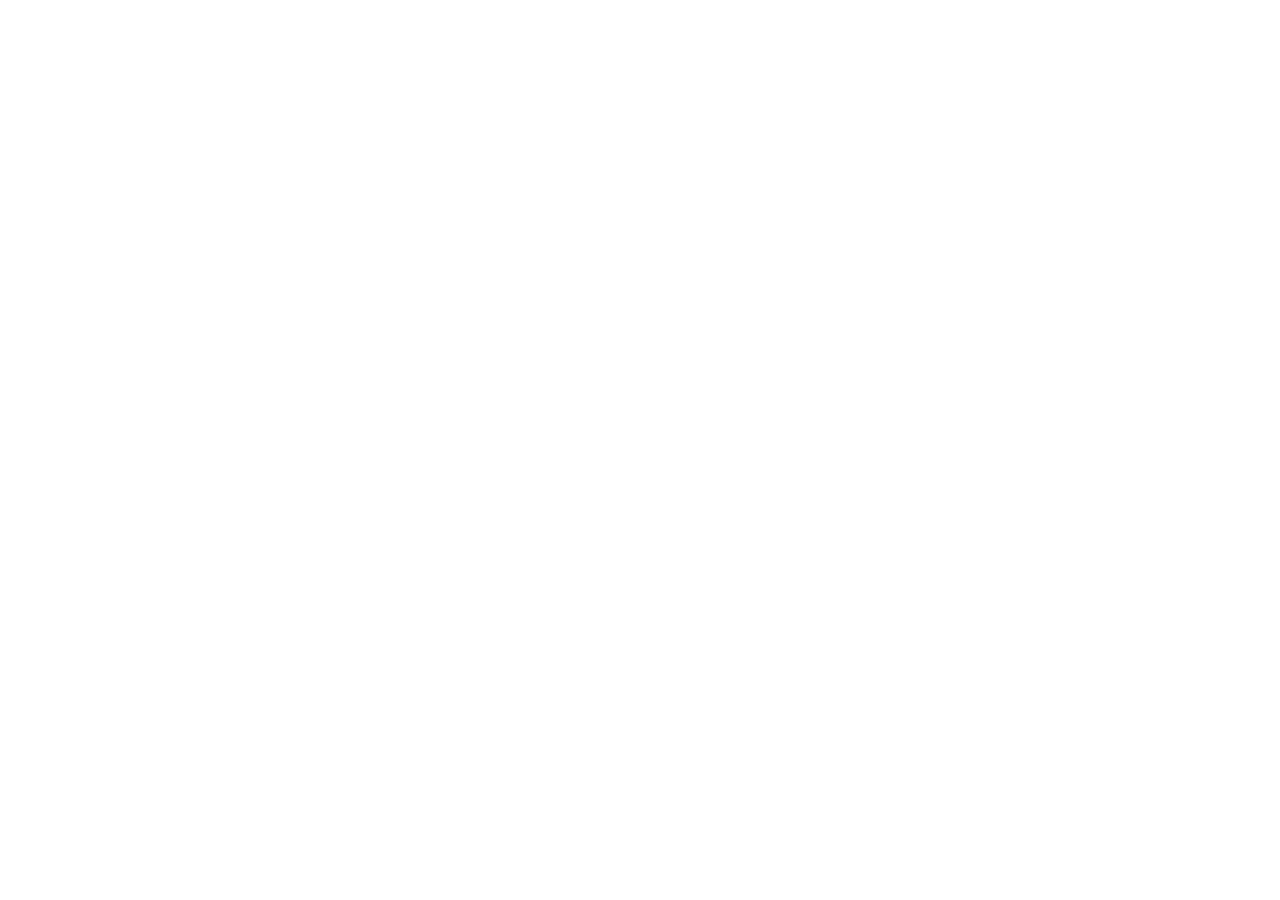
==== index.html @ 4938e197 "Org Pages root: redirect to touchstoneai.org" ====
<!doctype html>
<meta charset="utf-8">
<title>Touchstone AI</title>
<meta http-equiv="refresh" content="0; url=https://touchstoneai.org/">
<link rel="canonical" href="https://touchstoneai.org/">
<p><a href="https://touchstoneai.org/">Touchstone AI</a> · <a href="bench-gamecua/">GameCUA</a></p>
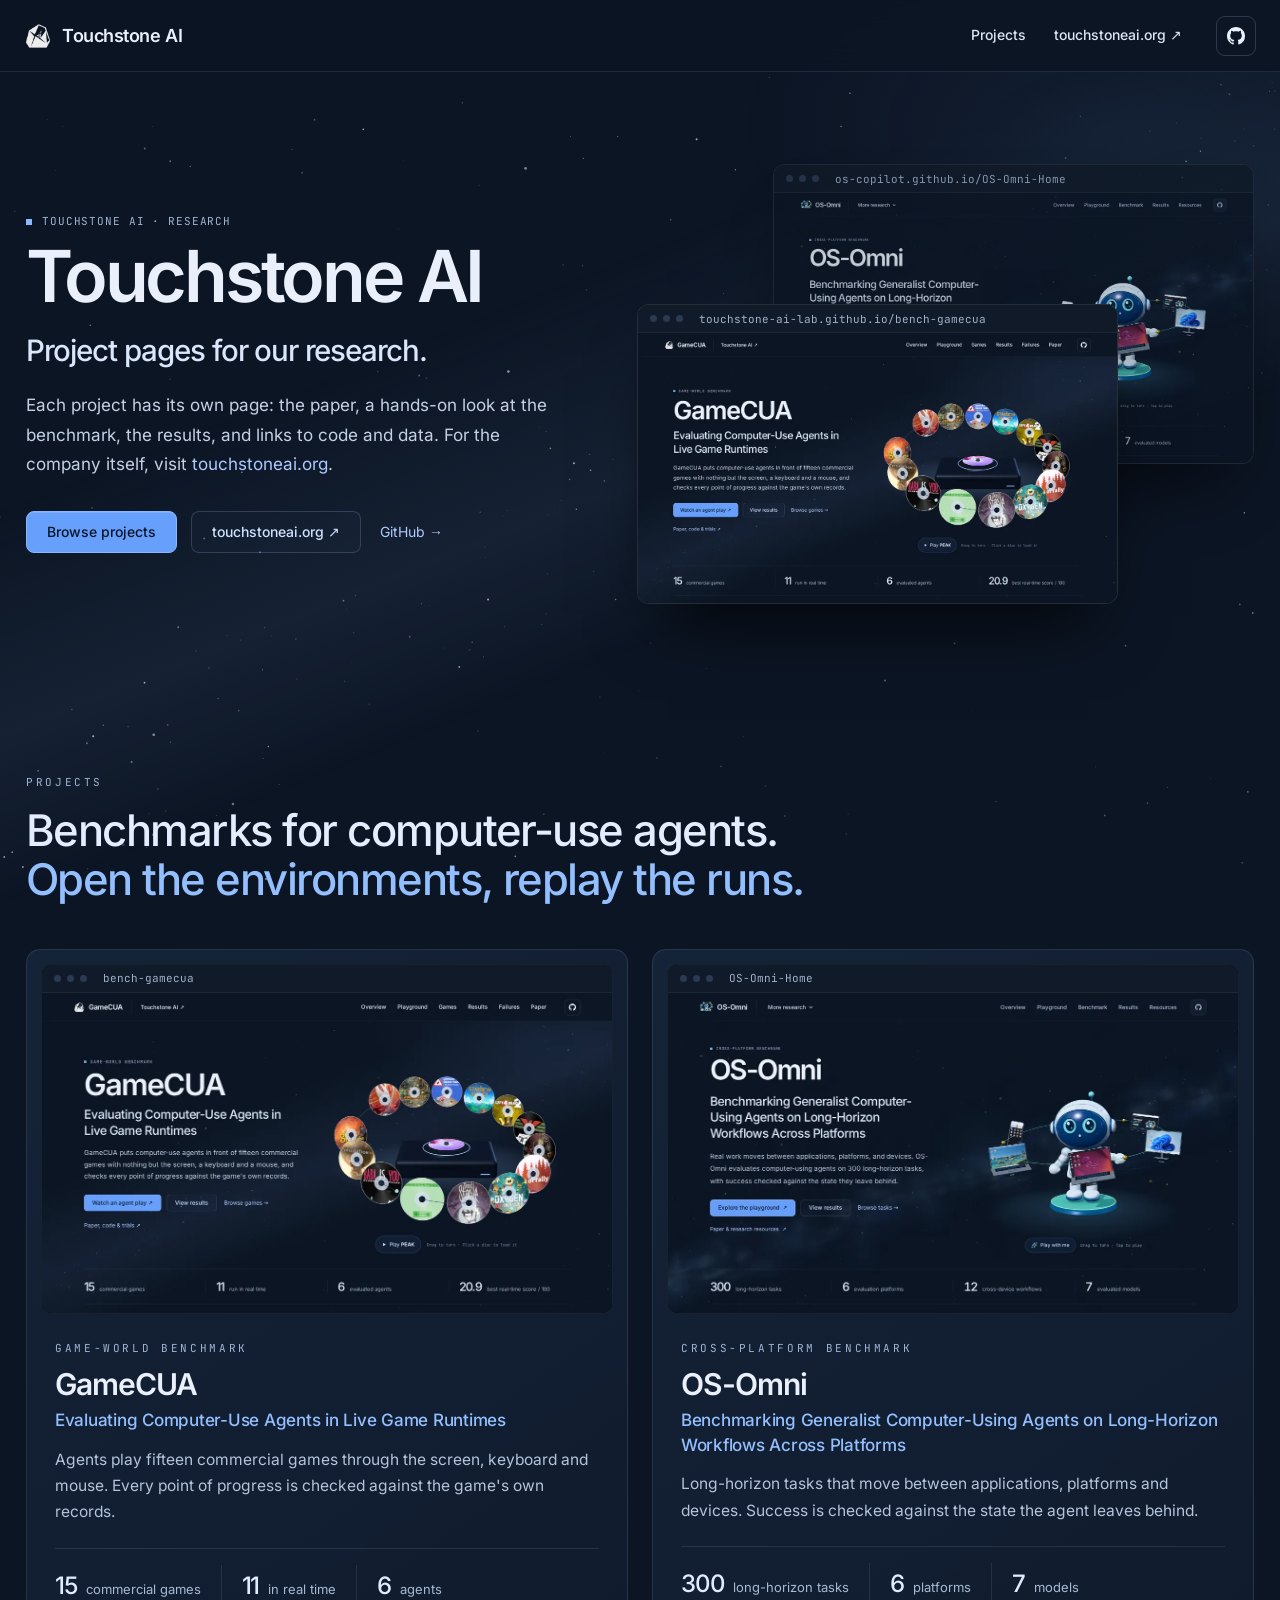
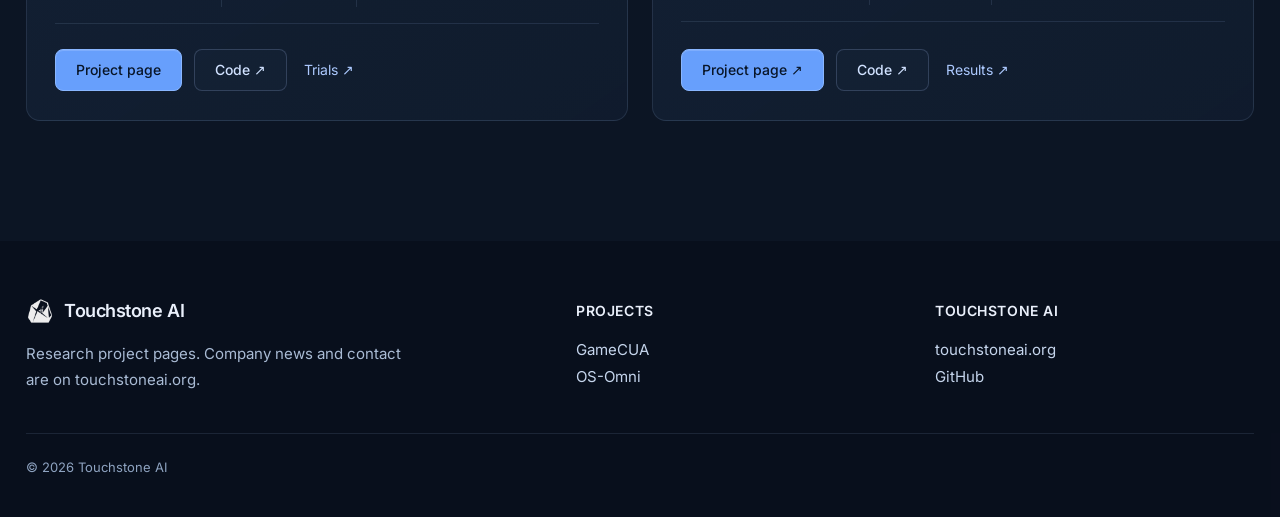
==== commit 60edb01e: "Project index at the org root: GameCUA and OS-Omni cards Replaces the redirect to touchstoneai.org w" ====
--- a/index.html
+++ b/index.html
@@ -1,6 +1,130 @@
 <!doctype html>
-<meta charset="utf-8">
-<title>Touchstone AI</title>
-<meta http-equiv="refresh" content="0; url=https://touchstoneai.org/">
-<link rel="canonical" href="https://touchstoneai.org/">
-<p><a href="https://touchstoneai.org/">Touchstone AI</a> · <a href="bench-gamecua/">GameCUA</a></p>
+<html lang="en">
+<head>
+  <meta charset="utf-8" />
+  <meta name="viewport" content="width=device-width, initial-scale=1" />
+  <title>Touchstone AI — Projects</title>
+  <meta name="description" content="Project pages of Touchstone AI: GameCUA and OS-Omni, benchmarks for computer-use agents." />
+  <meta property="og:title" content="Touchstone AI — Projects" />
+  <meta property="og:description" content="Project pages of Touchstone AI: GameCUA and OS-Omni." />
+  <meta property="og:image" content="https://touchstone-ai-lab.github.io/assets/shots/gamecua.webp" />
+  <link rel="icon" href="assets/touchstone.png" />
+  <link rel="preload" href="assets/fonts/inter-latin-wght-normal.woff2" as="font" type="font/woff2" crossorigin />
+  <link rel="stylesheet" href="assets/site.css" />
+</head>
+<body>
+  <canvas id="stars" aria-hidden="true"></canvas>
+
+  <header class="nav">
+    <div class="nav-in">
+      <a class="brand" href="#top"><img src="assets/touchstone.png" alt="" />Touchstone AI</a>
+      <nav>
+        <a href="#projects">Projects</a>
+        <a href="https://touchstoneai.org/">touchstoneai.org ↗</a>
+      </nav>
+      <a class="icon-btn" href="https://github.com/Touchstone-AI-Lab" aria-label="GitHub">
+        <svg viewBox="0 0 16 16" width="18" height="18" fill="currentColor"><path d="M8 0C3.58 0 0 3.58 0 8c0 3.54 2.29 6.53 5.47 7.59.4.07.55-.17.55-.38 0-.19-.01-.82-.01-1.49-2.01.37-2.53-.49-2.69-.94-.09-.23-.48-.94-.82-1.13-.28-.15-.68-.52-.01-.53.63-.01 1.08.58 1.23.82.72 1.21 1.87.87 2.33.66.07-.52.28-.87.51-1.07-1.78-.2-3.64-.89-3.64-3.95 0-.87.31-1.59.82-2.15-.08-.2-.36-1.02.08-2.12 0 0 .67-.21 2.2.82.64-.18 1.32-.27 2-.27.68 0 1.36.09 2 .27 1.53-1.04 2.2-.82 2.2-.82.44 1.1.16 1.92.08 2.12.51.56.82 1.27.82 2.15 0 3.07-1.87 3.75-3.65 3.95.29.25.54.73.54 1.48 0 1.07-.01 1.93-.01 2.2 0 .21.15.46.55.38A8.013 8.013 0 0016 8c0-4.42-3.58-8-8-8z"/></svg>
+      </a>
+    </div>
+  </header>
+
+  <main>
+    <section id="top" class="hero">
+      <div class="wrap hero-grid">
+        <div>
+          <p class="kicker"><i></i>Touchstone AI · Research</p>
+          <h1>Touchstone AI</h1>
+          <p class="hero-title">Project pages for our research.</p>
+          <p class="hero-lede">Each project has its own page: the paper, a hands-on look at the benchmark, the results, and links to code and data. For the company itself, visit <a href="https://touchstoneai.org/">touchstoneai.org</a>.</p>
+          <div class="hero-btns">
+            <a class="btn primary" href="#projects">Browse projects</a>
+            <a class="btn" href="https://touchstoneai.org/">touchstoneai.org ↗</a>
+            <a class="text-link" href="https://github.com/Touchstone-AI-Lab">GitHub →</a>
+          </div>
+        </div>
+        <div class="stack" aria-hidden="true">
+          <a class="screen back" href="https://os-copilot.github.io/OS-Omni-Home/" tabindex="-1">
+            <span class="bar"><i></i><i></i><i></i><b>os-copilot.github.io/OS-Omni-Home</b></span>
+            <img src="assets/shots/osomni.webp" alt="" />
+          </a>
+          <a class="screen front" href="bench-gamecua/" tabindex="-1">
+            <span class="bar"><i></i><i></i><i></i><b>touchstone-ai-lab.github.io/bench-gamecua</b></span>
+            <img src="assets/shots/gamecua.webp" alt="" />
+          </a>
+        </div>
+      </div>
+    </section>
+
+    <section id="projects" class="band">
+      <div class="wrap">
+        <div class="head">
+          <p class="eyebrow">Projects</p>
+          <h2 class="title">Benchmarks for computer-use agents.<br /><span class="hl">Open the environments, replay the runs.</span></h2>
+        </div>
+        <div class="projects">
+          <article class="card project">
+            <a class="shot" href="bench-gamecua/">
+              <span class="bar"><i></i><i></i><i></i><b>bench-gamecua</b></span>
+              <img src="assets/shots/gamecua.webp" alt="GameCUA project page" loading="lazy" />
+            </a>
+            <div class="body">
+              <p class="eyebrow">Game-world benchmark</p>
+              <h3><a href="bench-gamecua/">GameCUA</a></h3>
+              <p class="full">Evaluating Computer-Use Agents in Live Game Runtimes</p>
+              <p>Agents play fifteen commercial games through the screen, keyboard and mouse. Every point of progress is checked against the game's own records.</p>
+              <dl class="mini">
+                <div><dt>15</dt><dd>commercial games</dd></div>
+                <div><dt>11</dt><dd>in real time</dd></div>
+                <div><dt>6</dt><dd>agents</dd></div>
+              </dl>
+              <div class="links">
+                <a class="btn primary" href="bench-gamecua/">Project page</a>
+                <a class="btn" href="https://github.com/Touchstone-AI-Lab/GameCUA">Code ↗</a>
+                <a class="text-link" href="https://huggingface.co/datasets/Zhuhan/GameCUA">Trials ↗</a>
+              </div>
+            </div>
+          </article>
+          <article class="card project">
+            <a class="shot" href="https://os-copilot.github.io/OS-Omni-Home/">
+              <span class="bar"><i></i><i></i><i></i><b>OS-Omni-Home</b></span>
+              <img src="assets/shots/osomni.webp" alt="OS-Omni project page" loading="lazy" />
+            </a>
+            <div class="body">
+              <p class="eyebrow">Cross-platform benchmark</p>
+              <h3><a href="https://os-copilot.github.io/OS-Omni-Home/">OS-Omni</a></h3>
+              <p class="full">Benchmarking Generalist Computer-Using Agents on Long-Horizon Workflows Across Platforms</p>
+              <p>Long-horizon tasks that move between applications, platforms and devices. Success is checked against the state the agent leaves behind.</p>
+              <dl class="mini">
+                <div><dt>300</dt><dd>long-horizon tasks</dd></div>
+                <div><dt>6</dt><dd>platforms</dd></div>
+                <div><dt>7</dt><dd>models</dd></div>
+              </dl>
+              <div class="links">
+                <a class="btn primary" href="https://os-copilot.github.io/OS-Omni-Home/">Project page ↗</a>
+                <a class="btn" href="https://github.com/OS-Copilot/OS-Omni">Code ↗</a>
+                <a class="text-link" href="https://huggingface.co/datasets/YUNTA88/osomniresult">Results ↗</a>
+              </div>
+            </div>
+          </article>
+        </div>
+      </div>
+    </section>
+  </main>
+
+  <footer class="site">
+    <div class="wrap">
+      <div class="foot-grid">
+        <div>
+          <a class="brand" href="#top"><img src="assets/touchstone.png" alt="" />Touchstone AI</a>
+          <p>Research project pages. Company news and contact are on touchstoneai.org.</p>
+        </div>
+        <div><h4>Projects</h4><a href="bench-gamecua/">GameCUA</a><a href="https://os-copilot.github.io/OS-Omni-Home/">OS-Omni</a></div>
+        <div><h4>Touchstone AI</h4><a href="https://touchstoneai.org/">touchstoneai.org</a><a href="https://github.com/Touchstone-AI-Lab">GitHub</a></div>
+      </div>
+      <div class="foot-bottom">© 2026 Touchstone AI</div>
+    </div>
+  </footer>
+
+  <script src="assets/stars.js"></script>
+</body>
+</html>
--- a/assets/site.css
+++ b/assets/site.css
@@ -0,0 +1,117 @@
+/* Touchstone AI project index, in the visual language of the GameCUA and OS-Omni pages: night-navy
+   starfield, Inter, mono kickers, two-line headings with a periwinkle second line, translucent cards. */
+@font-face { font-family: "Inter Variable"; font-weight: 100 900; font-display: swap; src: url(fonts/inter-latin-wght-normal.woff2) format("woff2-variations"); }
+@font-face { font-family: "JetBrains Mono"; font-weight: 400; font-display: swap; src: url(fonts/jetbrains-mono-latin-400-normal.woff2) format("woff2"); }
+:root {
+  --bg: #0c1524; --hi: #eaf0fb; --text: #c4d1e5; --dim: #a7bad3; --faint: #7f93b0;
+  --accent: #8cb8ff; --accent-2: #679ffc; --accent-soft: #adcaff;
+  --line: rgba(159, 190, 236, 0.125); --line-2: rgba(162, 189, 229, 0.216);
+  --card: linear-gradient(145deg, rgba(23, 38, 59, 0.85), rgba(16, 28, 46, 0.91));
+  --sans: "Inter Variable", Inter, Arial, sans-serif; --mono: "JetBrains Mono", Consolas, monospace;
+}
+* { box-sizing: border-box; }
+html { scroll-behavior: smooth; scroll-padding-top: 72px; }
+body { margin: 0; font: 400 17px/1.75 var(--sans); color: var(--text); background: var(--bg); -webkit-font-smoothing: antialiased; overflow-x: hidden; }
+body::before {
+  content: ""; position: fixed; inset: 0; z-index: -2; pointer-events: none;
+  background:
+    radial-gradient(40% 30% at 86% 14%, rgba(60, 94, 140, 0.12), transparent 70%),
+    linear-gradient(158deg, transparent 36%, rgba(38, 57, 82, 0.22) 46%, rgba(52, 74, 104, 0.24) 52%, transparent 64%);
+}
+#stars { position: fixed; inset: 0; width: 100%; height: 100%; z-index: -1; pointer-events: none; }
+a { color: inherit; }
+img { display: block; max-width: 100%; }
+.wrap { width: min(1228px, 100% - 48px); margin: 0 auto; }
+
+.nav { position: fixed; inset: 0 0 auto; z-index: 50; height: 72px; background: rgba(12, 21, 36, 0.91); backdrop-filter: blur(14px); border-bottom: 1px solid var(--line); }
+.nav-in { height: 100%; width: min(1280px, 100% - 48px); margin: 0 auto; display: flex; align-items: center; gap: 22px; }
+.brand { display: flex; align-items: center; gap: 10px; text-decoration: none; color: var(--hi); font-weight: 600; font-size: 18px; letter-spacing: -0.025em; }
+.brand img { width: 28px; height: 28px; object-fit: contain; filter: brightness(0) invert(0.93); }
+.nav nav { margin-left: auto; display: flex; gap: 4px; }
+.nav nav a { font-size: 14px; font-weight: 500; text-decoration: none; color: #dce6f5; padding: 7px 12px; border-radius: 9px; }
+.nav nav a:hover { background: rgba(162, 189, 229, 0.09); color: var(--hi); }
+.icon-btn { display: grid; place-items: center; width: 40px; height: 40px; border: 1px solid var(--line-2); border-radius: 9px; color: var(--hi); }
+.icon-btn:hover { background: rgba(162, 189, 229, 0.09); }
+
+.btn { display: inline-flex; align-items: center; height: 42px; padding: 0 20px; border-radius: 8px; font-size: 14px; font-weight: 500; text-decoration: none; color: #d1e2ff; background: rgba(137, 181, 255, 0.024); border: 1px solid var(--line-2); transition: background .15s; }
+.btn:hover { background: rgba(137, 181, 255, 0.08); }
+.btn.primary { color: #081527; background: var(--accent-2); border-color: #89b6ff; box-shadow: inset 0 1px 0 rgba(255, 255, 255, 0.15); }
+.btn.primary:hover { background: #7aacff; }
+.text-link { font-size: 14px; color: var(--accent-soft); text-decoration: none; padding: 10px 5px; }
+.kicker, .eyebrow { font: 400 11px/1.6 var(--mono); letter-spacing: 0.2em; text-transform: uppercase; color: #9fb5d4; margin: 0; }
+.kicker { display: flex; align-items: center; gap: 10px; letter-spacing: 0.08em; }
+.kicker i { width: 6px; height: 6px; background: var(--accent); }
+
+.hero { padding: 104px 0 0; }
+.hero-grid { display: grid; grid-template-columns: 1fr 1.08fr; gap: 40px; align-items: center; min-height: 560px; }
+.hero h1 { margin: 10px 0 18px; font-size: clamp(54px, 5.6vw, 76px); line-height: 1; font-weight: 600; letter-spacing: -0.045em; color: var(--hi); }
+.hero-title { margin: 0 0 22px; font-size: clamp(24px, 2.3vw, 31px); line-height: 1.3; font-weight: 500; letter-spacing: -0.035em; color: #d9e6fb; }
+.hero-lede { margin: 0 0 30px; max-width: 540px; }
+.hero-lede a { color: var(--accent-soft); text-decoration: none; }
+.hero-btns { display: flex; flex-wrap: wrap; align-items: center; gap: 14px; }
+
+/* Two project pages stacked like open windows */
+.stack { position: relative; height: 440px; }
+.screen { position: absolute; width: 78%; border-radius: 12px; overflow: hidden; background: #05080e; border: 1px solid rgba(190, 210, 240, 0.18); box-shadow: 0 40px 70px -30px rgba(0, 0, 0, 0.85); transition: transform .35s ease; }
+.screen.back { right: 0; top: 0; opacity: 0.82; }
+.screen.front { left: 0; bottom: 0; }
+.stack:hover .screen.back { transform: translateY(-8px); }
+.stack:hover .screen.front { transform: translateY(6px); }
+.bar { display: flex; align-items: center; gap: 6px; height: 28px; padding: 0 12px; background: #111a28; border-bottom: 1px solid rgba(255, 255, 255, 0.05); white-space: nowrap; overflow: hidden; }
+.bar i { flex: none; width: 7px; height: 7px; border-radius: 50%; background: #2a3a52; }
+.bar b { margin-left: 10px; font: 400 11px var(--mono); color: #9fb2cd; overflow: hidden; text-overflow: ellipsis; }
+.screen, .shot { text-decoration: none; }
+.screen img, .shot img { width: 100%; aspect-ratio: 16 / 9; object-fit: cover; }
+
+.band { padding: 110px 0 40px; }
+.head { margin: 0 0 44px; }
+.eyebrow { letter-spacing: 0.24em; margin-bottom: 14px; }
+.title { margin: 0; font-size: clamp(32px, 3.4vw, 48px); line-height: 1.14; font-weight: 500; letter-spacing: -0.035em; color: #e4edff; }
+.hl { color: #93bfff; }
+.card { background: var(--card); border: 1px solid rgba(162, 189, 229, 0.137); border-radius: 14px; }
+
+.projects { display: grid; grid-template-columns: 1fr 1fr; gap: 24px; }
+.project { display: flex; flex-direction: column; overflow: hidden; }
+.shot { display: block; margin: 14px 14px 0; border-radius: 10px; overflow: hidden; border: 1px solid rgba(190, 210, 240, 0.12); background: #05080e; }
+.shot img { transition: transform .4s ease; }
+.shot:hover img { transform: scale(1.02); }
+.project .body { display: flex; flex-direction: column; flex: 1; padding: 26px 28px 28px; }
+.project .eyebrow { margin-bottom: 8px; font-size: 11px; line-height: 1.6; color: #9fb5d4; }
+.project h3 { margin: 0; font-size: 30px; line-height: 1.2; font-weight: 600; letter-spacing: -0.035em; color: var(--hi); }
+.project h3 a { text-decoration: none; }
+.project .full { margin: 6px 0 14px; font-size: 17px; line-height: 1.45; font-weight: 500; letter-spacing: -0.015em; color: #93bfff; }
+.project p { margin: 0; font-size: 15.5px; line-height: 1.7; color: #b4c4da; }
+.mini { display: flex; gap: 0; margin: 22px 0 24px; padding: 16px 0; border-top: 1px solid var(--line); border-bottom: 1px solid var(--line); }
+.mini div { display: flex; align-items: baseline; gap: 9px; padding: 0 20px; border-left: 1px solid var(--line); }
+.mini div:first-child { padding-left: 0; border-left: 0; }
+.mini dt { font-size: 24px; font-weight: 500; letter-spacing: -0.05em; color: #e1ebff; }
+.mini dd { margin: 0; font-size: 13px; color: var(--dim); }
+.links { display: flex; flex-wrap: wrap; align-items: center; gap: 12px; margin-top: auto; }
+
+footer.site { margin-top: 80px; padding: 54px 0 38px; background: rgba(8, 15, 27, 0.79); font-size: 15px; }
+.foot-grid { display: grid; grid-template-columns: 1.6fr 1fr 1fr; gap: 40px; }
+.foot-grid p { color: #a9bbd4; max-width: 380px; margin: 14px 0 0; }
+.foot-grid h4 { margin: 4px 0 12px; font-size: 14px; font-weight: 600; letter-spacing: 0.04em; text-transform: uppercase; color: var(--hi); }
+.foot-grid a:not(.brand) { display: block; text-decoration: none; color: #c5d5ec; line-height: 1.8; }
+.foot-grid a:not(.brand):hover { color: var(--hi); }
+.foot-bottom { margin-top: 40px; padding-top: 22px; border-top: 1px solid var(--line); font-size: 13px; color: #8ea3c0; }
+
+@media (max-width: 960px) {
+  .hero-grid { grid-template-columns: 1fr; min-height: 0; gap: 48px; }
+  .stack { height: 62vw; max-height: 440px; }
+  .projects { grid-template-columns: 1fr; }
+}
+@media (max-width: 640px) {
+  .nav nav { display: none; }
+  .icon-btn { margin-left: auto; }
+  .hero { padding-top: 100px; }
+  .stack { height: 72vw; }
+  .screen { width: 86%; }
+  .band { padding-top: 80px; }
+  .project .body { padding: 22px 20px 24px; }
+  .project h3 { font-size: 26px; }
+  .mini div { padding: 0 12px; flex-direction: column; gap: 0; }
+  .foot-grid { grid-template-columns: 1fr 1fr; }
+  .foot-grid > div:first-child { grid-column: 1 / -1; }
+}
+@media (prefers-reduced-motion: reduce) { html { scroll-behavior: auto; } .screen, .shot img { transition: none; } }
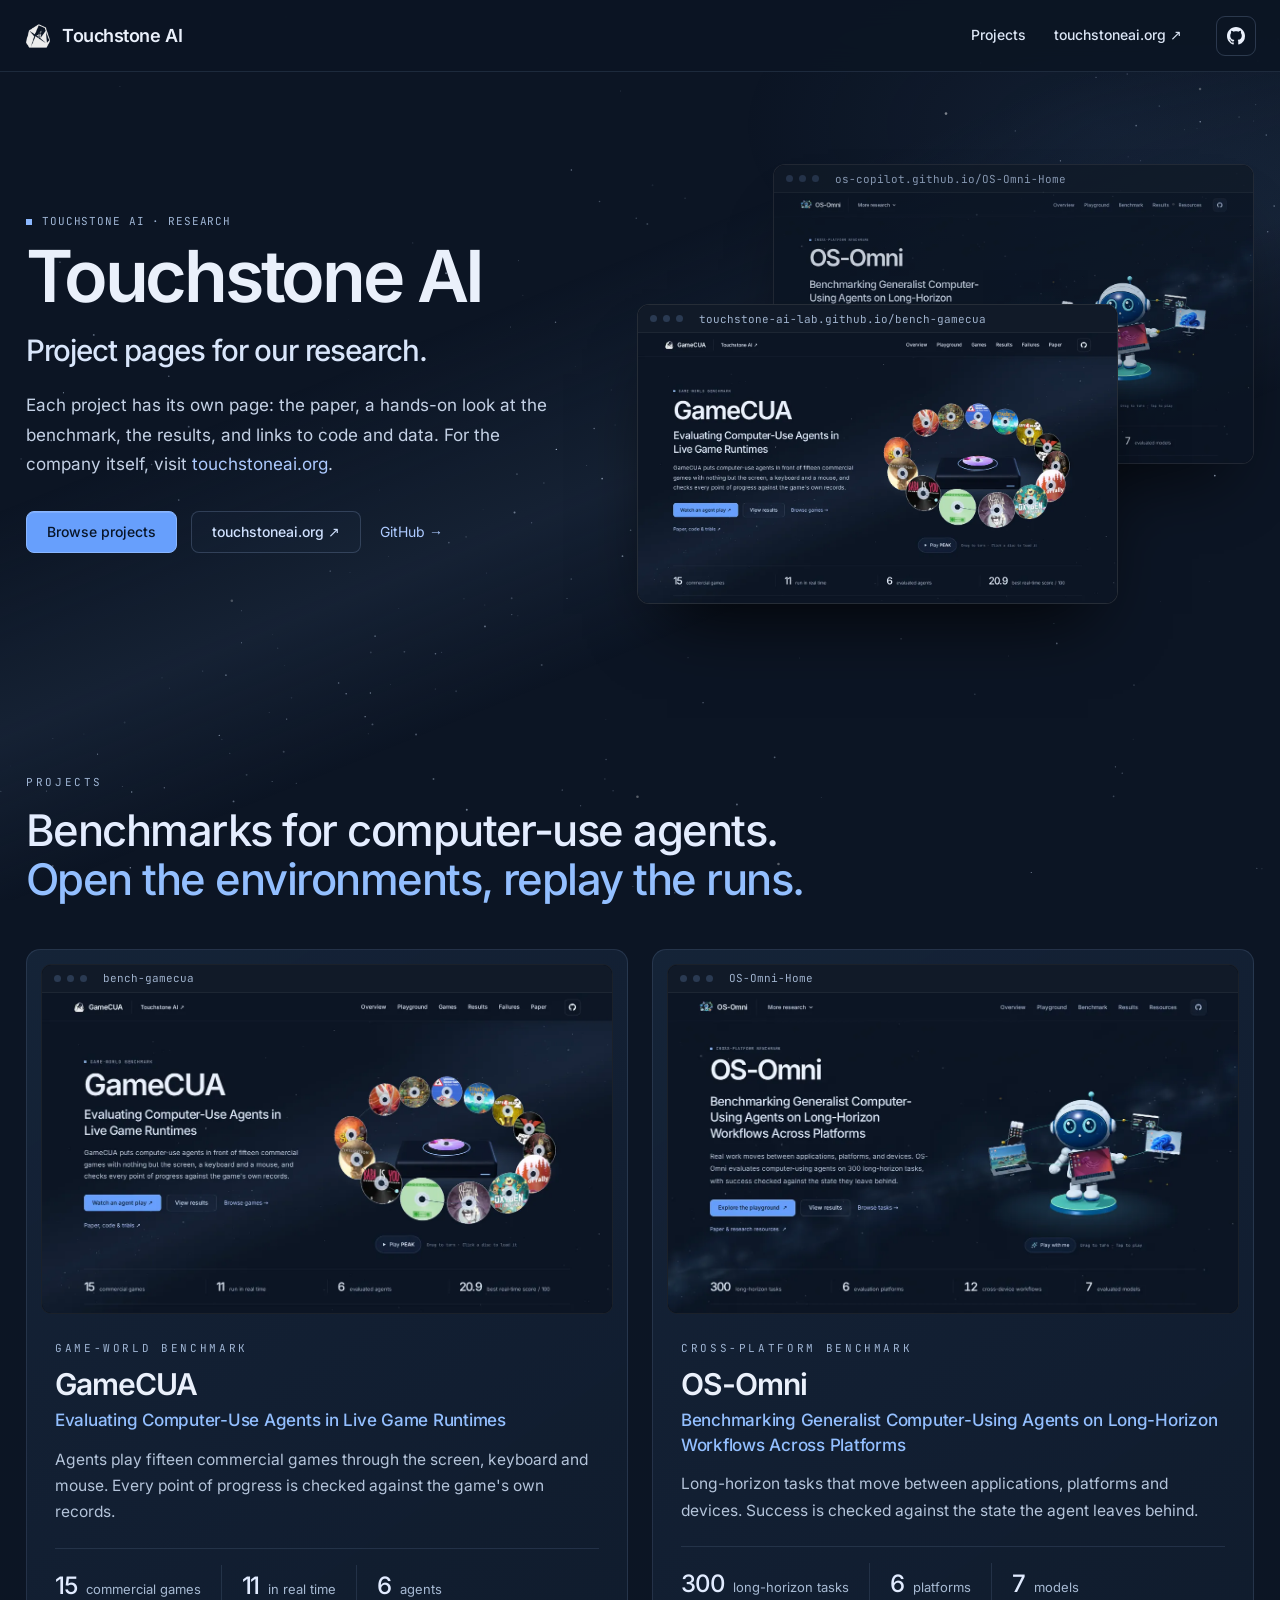
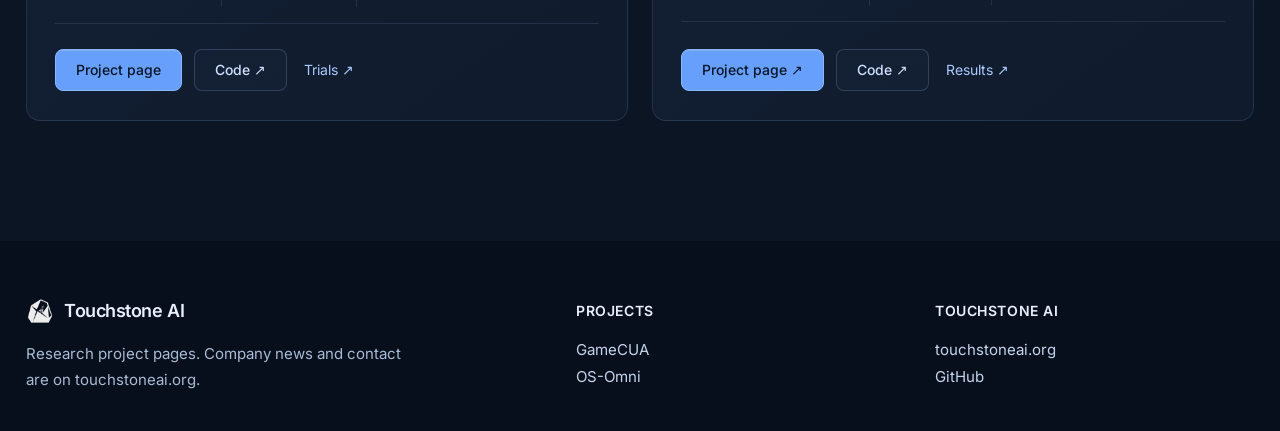
==== commit 37303e9e: "Drop the footer copyright row Co-Authored-By: Claude Opus 5.5 <noreply@anthropic.com>" ====
--- a/index.html
+++ b/index.html
@@ -121,7 +121,6 @@
         <div><h4>Projects</h4><a href="bench-gamecua/">GameCUA</a><a href="https://os-copilot.github.io/OS-Omni-Home/">OS-Omni</a></div>
         <div><h4>Touchstone AI</h4><a href="https://touchstoneai.org/">touchstoneai.org</a><a href="https://github.com/Touchstone-AI-Lab">GitHub</a></div>
       </div>
-      <div class="foot-bottom">© 2026 Touchstone AI</div>
     </div>
   </footer>
 
--- a/assets/site.css
+++ b/assets/site.css
@@ -94,7 +94,6 @@
 .foot-grid h4 { margin: 4px 0 12px; font-size: 14px; font-weight: 600; letter-spacing: 0.04em; text-transform: uppercase; color: var(--hi); }
 .foot-grid a:not(.brand) { display: block; text-decoration: none; color: #c5d5ec; line-height: 1.8; }
 .foot-grid a:not(.brand):hover { color: var(--hi); }
-.foot-bottom { margin-top: 40px; padding-top: 22px; border-top: 1px solid var(--line); font-size: 13px; color: #8ea3c0; }
 
 @media (max-width: 960px) {
   .hero-grid { grid-template-columns: 1fr; min-height: 0; gap: 48px; }
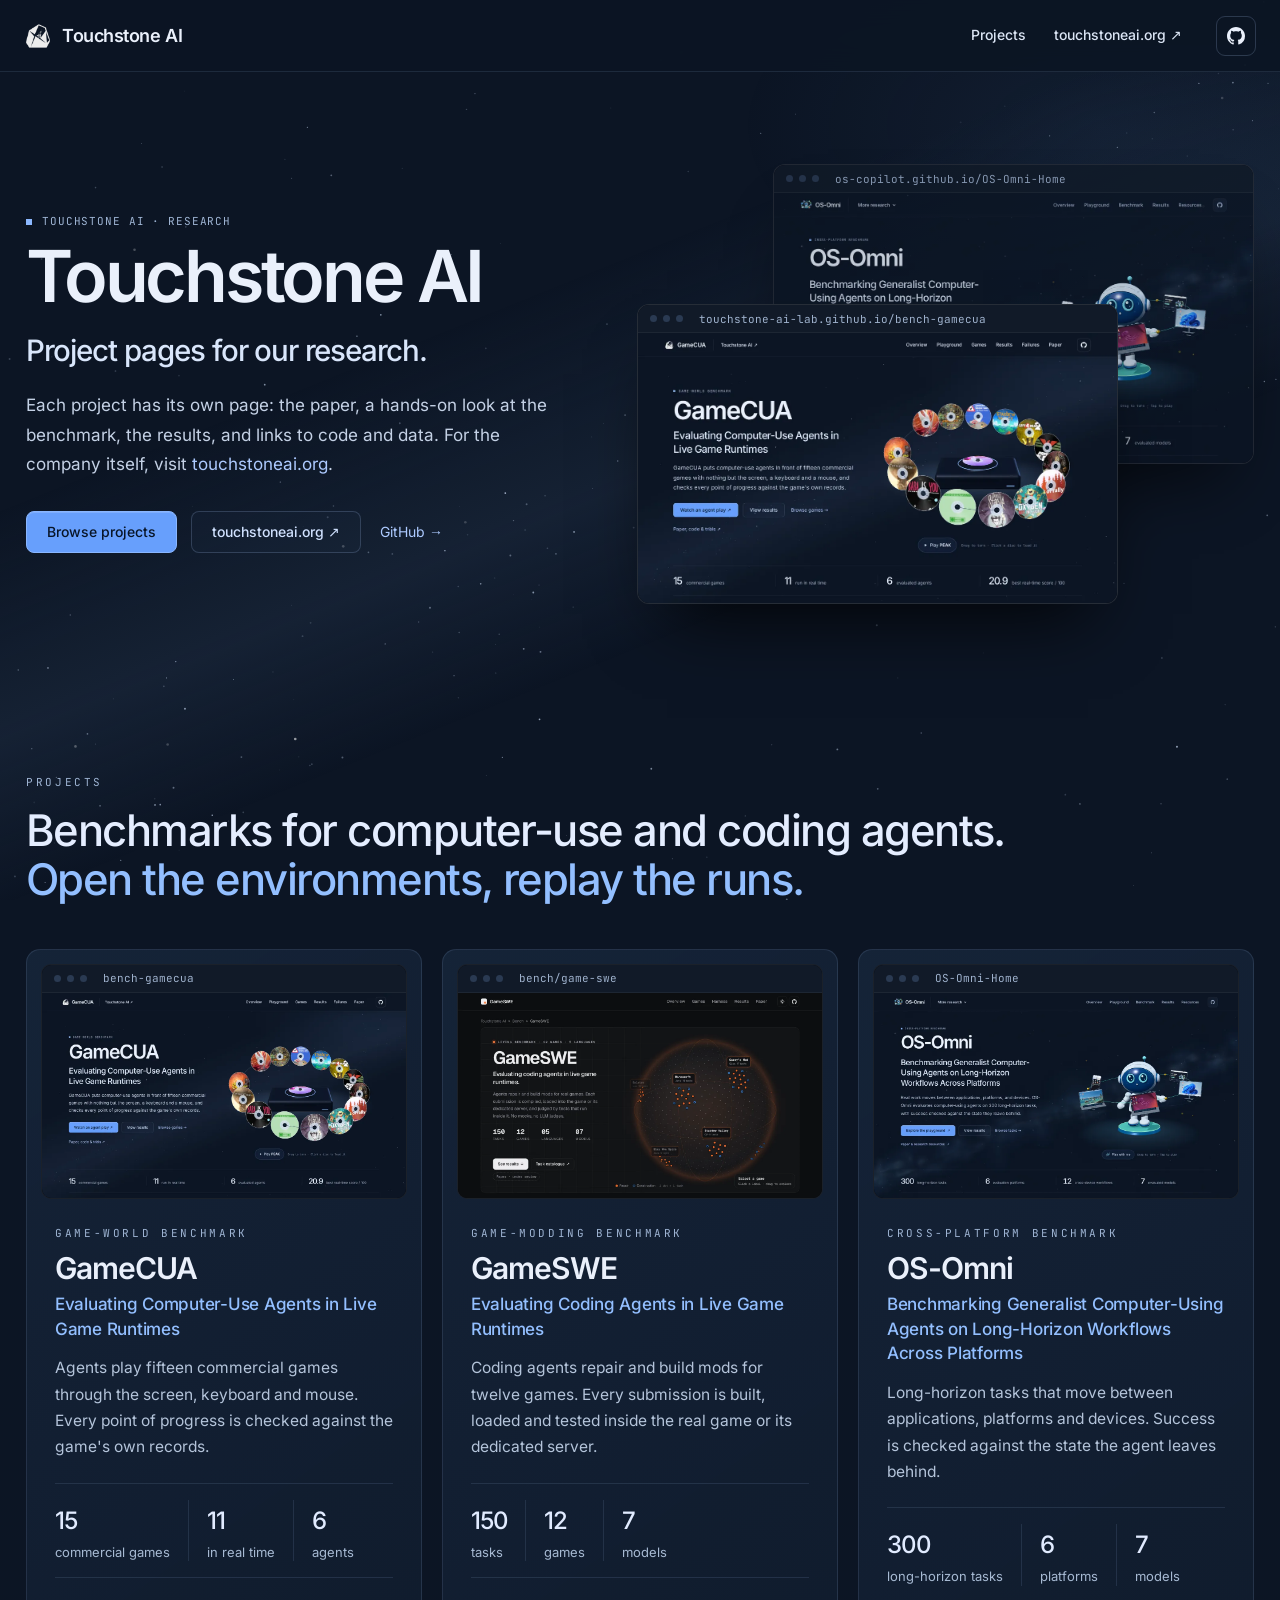
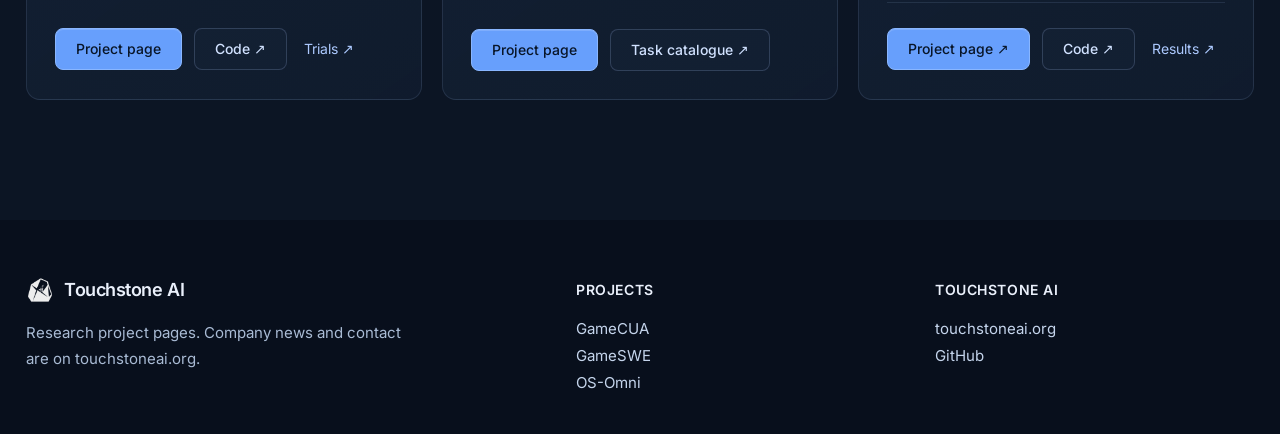
==== commit 7e4675e3: "Publish GameSWE at bench/game-swe/ and add its project card pages.yml now also builds the website br" ====
--- a/index.html
+++ b/index.html
@@ -4,9 +4,9 @@
   <meta charset="utf-8" />
   <meta name="viewport" content="width=device-width, initial-scale=1" />
   <title>Touchstone AI — Projects</title>
-  <meta name="description" content="Project pages of Touchstone AI: GameCUA and OS-Omni, benchmarks for computer-use agents." />
+  <meta name="description" content="Project pages of Touchstone AI: GameCUA, GameSWE and OS-Omni, benchmarks for computer-use and coding agents." />
   <meta property="og:title" content="Touchstone AI — Projects" />
-  <meta property="og:description" content="Project pages of Touchstone AI: GameCUA and OS-Omni." />
+  <meta property="og:description" content="Project pages of Touchstone AI: GameCUA, GameSWE and OS-Omni." />
   <meta property="og:image" content="https://touchstone-ai-lab.github.io/assets/shots/gamecua.webp" />
   <link rel="icon" href="assets/touchstone.png" />
   <link rel="preload" href="assets/fonts/inter-latin-wght-normal.woff2" as="font" type="font/woff2" crossorigin />
@@ -59,7 +59,7 @@
       <div class="wrap">
         <div class="head">
           <p class="eyebrow">Projects</p>
-          <h2 class="title">Benchmarks for computer-use agents.<br /><span class="hl">Open the environments, replay the runs.</span></h2>
+          <h2 class="title">Benchmarks for computer-use and coding agents.<br /><span class="hl">Open the environments, replay the runs.</span></h2>
         </div>
         <div class="projects">
           <article class="card project">
@@ -81,6 +81,27 @@
                 <a class="btn primary" href="bench-gamecua/">Project page</a>
                 <a class="btn" href="https://github.com/Touchstone-AI-Lab/GameCUA">Code ↗</a>
                 <a class="text-link" href="https://huggingface.co/datasets/Zhuhan/GameCUA">Trials ↗</a>
+              </div>
+            </div>
+          </article>
+          <article class="card project">
+            <a class="shot" href="bench/game-swe/">
+              <span class="bar"><i></i><i></i><i></i><b>bench/game-swe</b></span>
+              <img src="assets/shots/gameswe.webp" alt="GameSWE project page" loading="lazy" />
+            </a>
+            <div class="body">
+              <p class="eyebrow">Game-modding benchmark</p>
+              <h3><a href="bench/game-swe/">GameSWE</a></h3>
+              <p class="full">Evaluating Coding Agents in Live Game Runtimes</p>
+              <p>Coding agents repair and build mods for twelve games. Every submission is built, loaded and tested inside the real game or its dedicated server.</p>
+              <dl class="mini">
+                <div><dt>150</dt><dd>tasks</dd></div>
+                <div><dt>12</dt><dd>games</dd></div>
+                <div><dt>7</dt><dd>models</dd></div>
+              </dl>
+              <div class="links">
+                <a class="btn primary" href="bench/game-swe/">Project page</a>
+                <a class="btn" href="https://touchstone-ai-lab.github.io/swe-game-tasks/">Task catalogue ↗</a>
               </div>
             </div>
           </article>
@@ -118,7 +139,7 @@
           <a class="brand" href="#top"><img src="assets/touchstone.png" alt="" />Touchstone AI</a>
           <p>Research project pages. Company news and contact are on touchstoneai.org.</p>
         </div>
-        <div><h4>Projects</h4><a href="bench-gamecua/">GameCUA</a><a href="https://os-copilot.github.io/OS-Omni-Home/">OS-Omni</a></div>
+        <div><h4>Projects</h4><a href="bench-gamecua/">GameCUA</a><a href="bench/game-swe/">GameSWE</a><a href="https://os-copilot.github.io/OS-Omni-Home/">OS-Omni</a></div>
         <div><h4>Touchstone AI</h4><a href="https://touchstoneai.org/">touchstoneai.org</a><a href="https://github.com/Touchstone-AI-Lab">GitHub</a></div>
       </div>
     </div>
--- a/assets/site.css
+++ b/assets/site.css
@@ -70,7 +70,7 @@
 .hl { color: #93bfff; }
 .card { background: var(--card); border: 1px solid rgba(162, 189, 229, 0.137); border-radius: 14px; }
 
-.projects { display: grid; grid-template-columns: 1fr 1fr; gap: 24px; }
+.projects { display: grid; grid-template-columns: repeat(3, 1fr); gap: 20px; }
 .project { display: flex; flex-direction: column; overflow: hidden; }
 .shot { display: block; margin: 14px 14px 0; border-radius: 10px; overflow: hidden; border: 1px solid rgba(190, 210, 240, 0.12); background: #05080e; }
 .shot img { transition: transform .4s ease; }
@@ -95,6 +95,9 @@
 .foot-grid a:not(.brand) { display: block; text-decoration: none; color: #c5d5ec; line-height: 1.8; }
 .foot-grid a:not(.brand):hover { color: var(--hi); }
 
+@media (max-width: 1180px) { .projects { grid-template-columns: 1fr 1fr; } }
+/* Three cards per row: stack each mini stat so its label stays on one line. */
+@media (min-width: 1181px) { .mini div { flex-direction: column; gap: 2px; padding: 0 18px; } .mini dd { line-height: 1.35; } }
 @media (max-width: 960px) {
   .hero-grid { grid-template-columns: 1fr; min-height: 0; gap: 48px; }
   .stack { height: 62vw; max-height: 440px; }
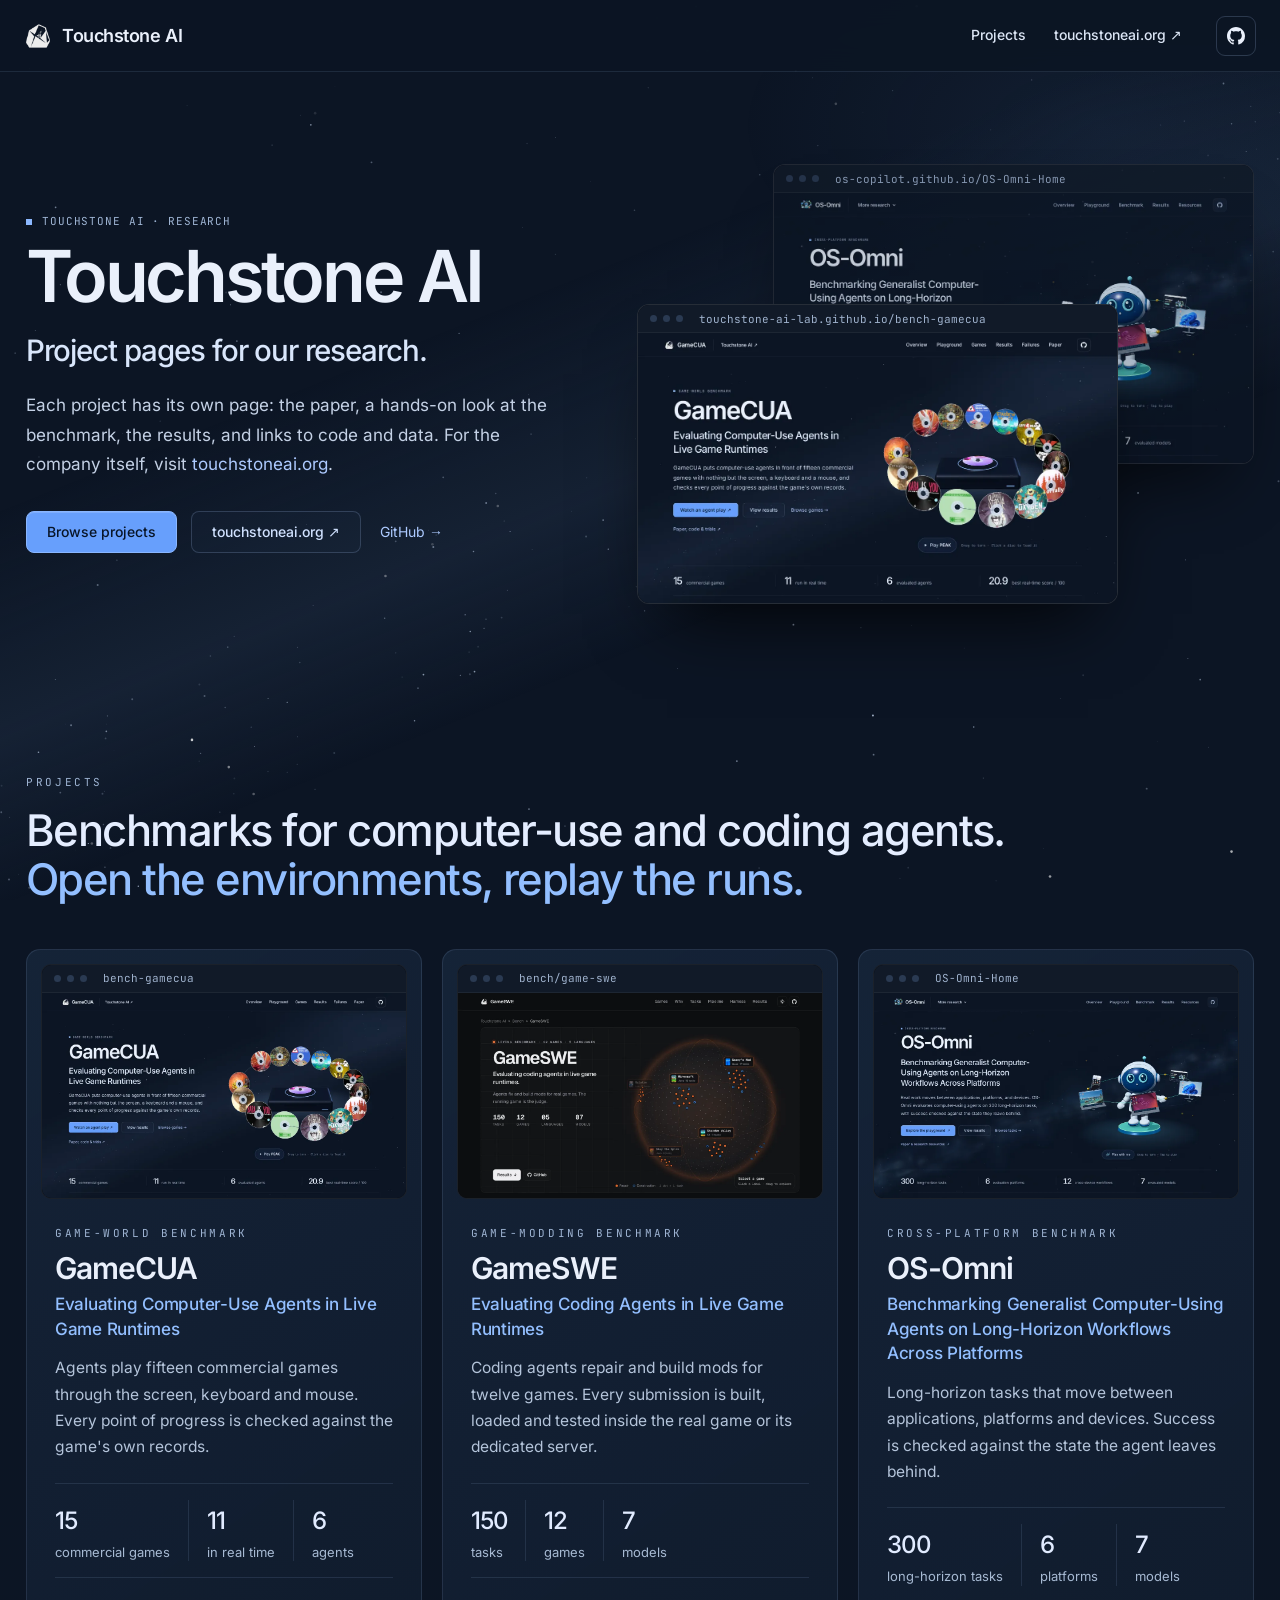
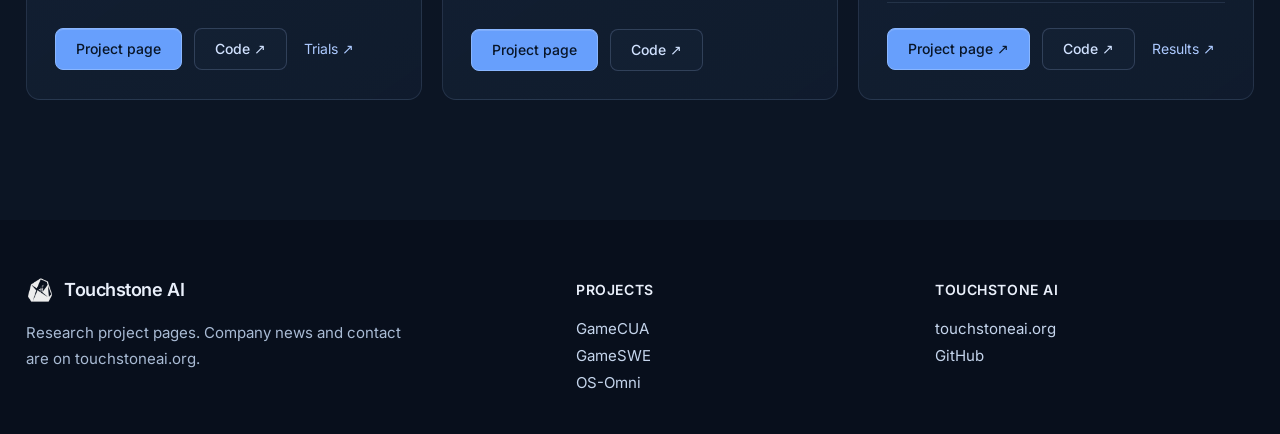
==== commit b9298108: "GameSWE card: Code link instead of the task catalogue; refresh screenshot" ====
--- a/index.html
+++ b/index.html
@@ -101,7 +101,7 @@
               </dl>
               <div class="links">
                 <a class="btn primary" href="bench/game-swe/">Project page</a>
-                <a class="btn" href="https://touchstone-ai-lab.github.io/swe-game-tasks/">Task catalogue ↗</a>
+                <a class="btn" href="https://github.com/Touchstone-AI-Lab/game-swe">Code ↗</a>
               </div>
             </div>
           </article>
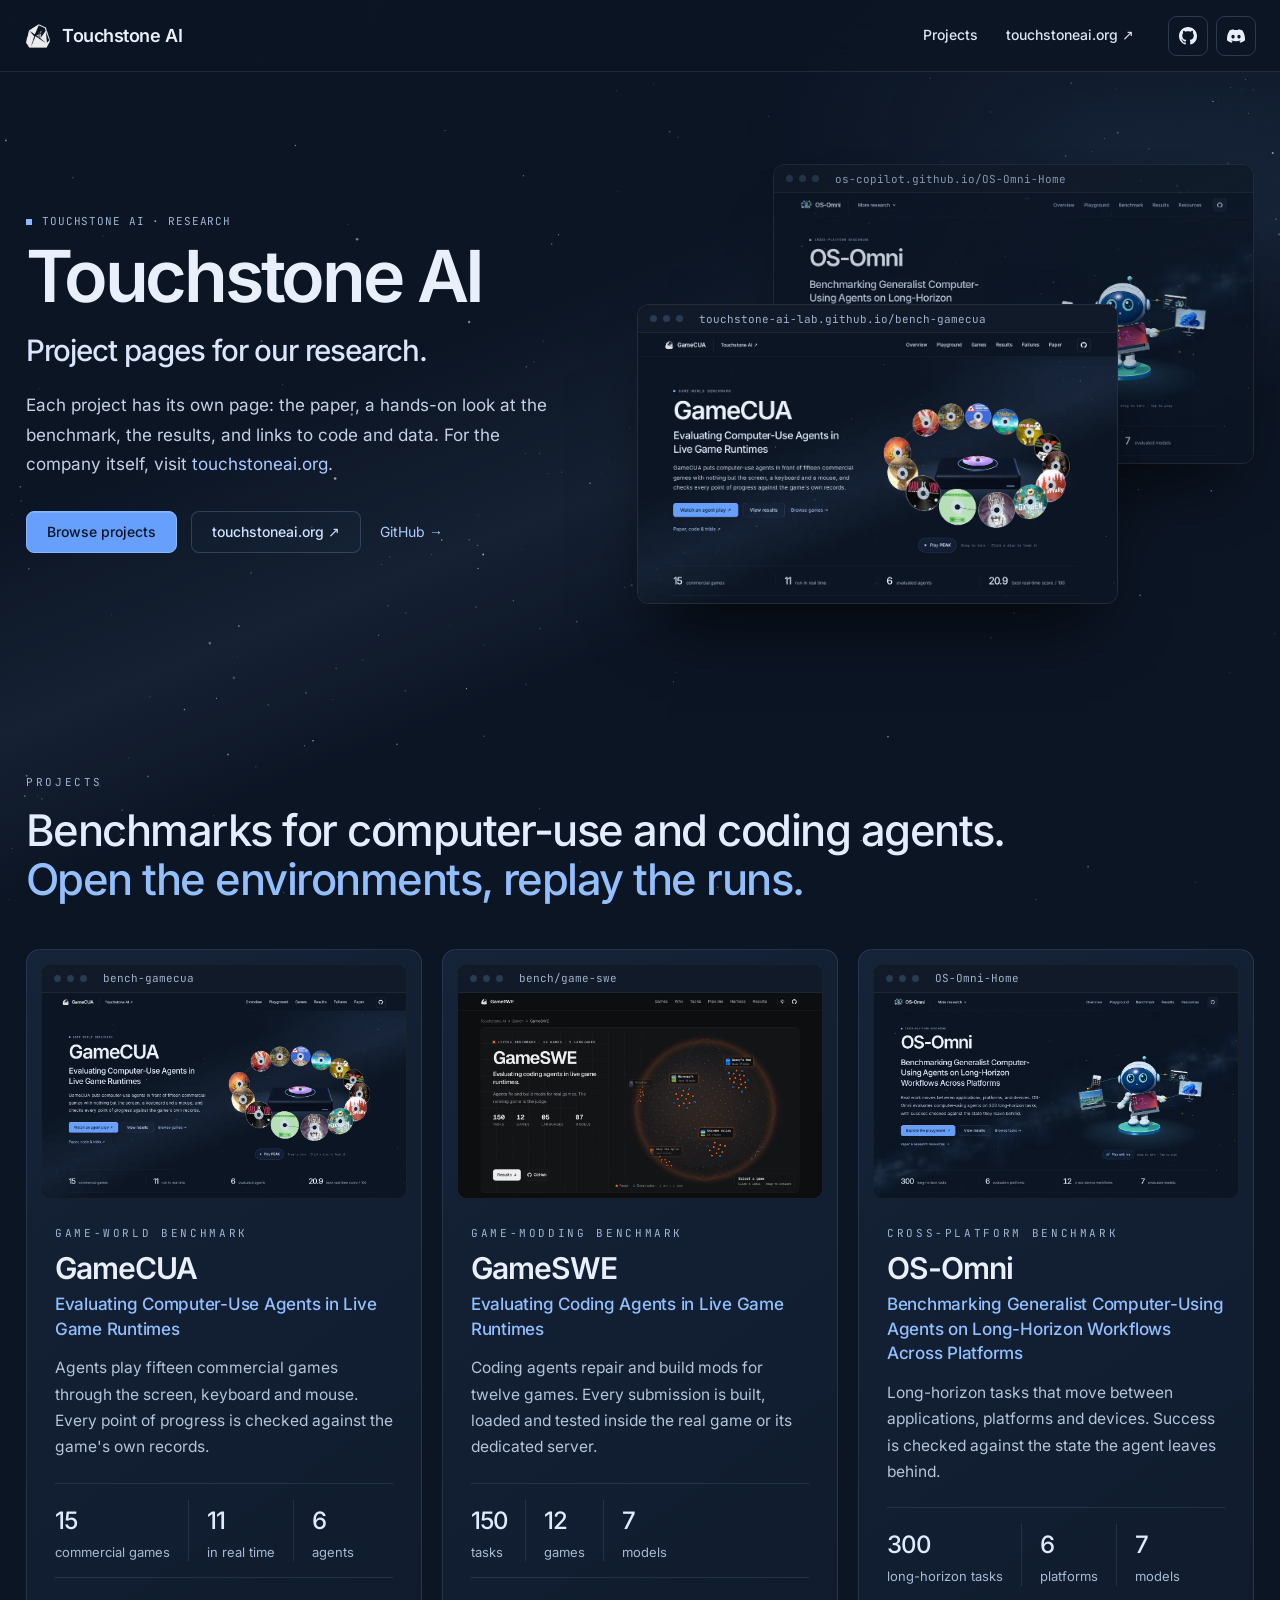
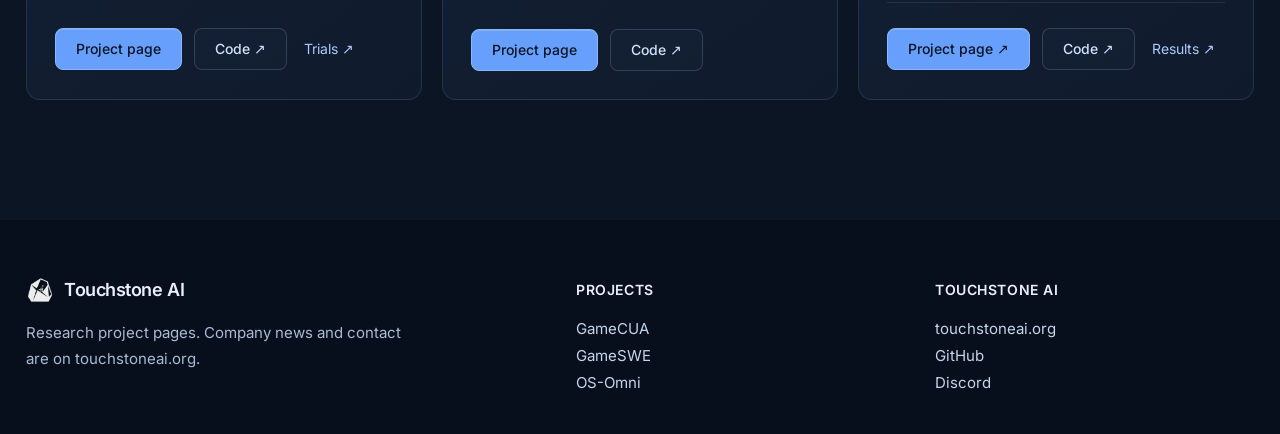
==== commit 77c04746: "Add link to the Touchstone AI Discord" ====
--- a/index.html
+++ b/index.html
@@ -24,6 +24,9 @@
       </nav>
       <a class="icon-btn" href="https://github.com/Touchstone-AI-Lab" aria-label="GitHub">
         <svg viewBox="0 0 16 16" width="18" height="18" fill="currentColor"><path d="M8 0C3.58 0 0 3.58 0 8c0 3.54 2.29 6.53 5.47 7.59.4.07.55-.17.55-.38 0-.19-.01-.82-.01-1.49-2.01.37-2.53-.49-2.69-.94-.09-.23-.48-.94-.82-1.13-.28-.15-.68-.52-.01-.53.63-.01 1.08.58 1.23.82.72 1.21 1.87.87 2.33.66.07-.52.28-.87.51-1.07-1.78-.2-3.64-.89-3.64-3.95 0-.87.31-1.59.82-2.15-.08-.2-.36-1.02.08-2.12 0 0 .67-.21 2.2.82.64-.18 1.32-.27 2-.27.68 0 1.36.09 2 .27 1.53-1.04 2.2-.82 2.2-.82.44 1.1.16 1.92.08 2.12.51.56.82 1.27.82 2.15 0 3.07-1.87 3.75-3.65 3.95.29.25.54.73.54 1.48 0 1.07-.01 1.93-.01 2.2 0 .21.15.46.55.38A8.013 8.013 0 0016 8c0-4.42-3.58-8-8-8z"/></svg>
+      </a>
+      <a class="icon-btn" href="https://discord.gg/fADJQaMTRb" aria-label="Discord">
+        <svg viewBox="0 0 24 24" width="18" height="18" fill="currentColor" aria-hidden="true"><path d="M20.317 4.37a19.79 19.79 0 0 0-4.885-1.515.074.074 0 0 0-.079.037c-.21.375-.444.865-.608 1.25a18.27 18.27 0 0 0-5.487 0 12.64 12.64 0 0 0-.617-1.25.077.077 0 0 0-.079-.037A19.74 19.74 0 0 0 3.677 4.37a.07.07 0 0 0-.032.027C.533 9.046-.32 13.58.099 18.058a.082.082 0 0 0 .031.056 19.9 19.9 0 0 0 5.993 3.03.078.078 0 0 0 .084-.028c.462-.63.874-1.295 1.226-1.994a.076.076 0 0 0-.041-.106 13.1 13.1 0 0 1-1.872-.892.077.077 0 0 1-.008-.128c.126-.094.252-.192.372-.291a.074.074 0 0 1 .078-.01c3.928 1.793 8.18 1.793 12.062 0a.074.074 0 0 1 .078.009c.12.1.246.198.373.292a.077.077 0 0 1-.006.127 12.3 12.3 0 0 1-1.873.892.077.077 0 0 0-.041.107c.36.698.772 1.362 1.225 1.993a.076.076 0 0 0 .084.028 19.84 19.84 0 0 0 6.002-3.03.077.077 0 0 0 .032-.054c.5-5.177-.838-9.674-3.549-13.66a.061.061 0 0 0-.031-.03zM8.02 15.33c-1.183 0-2.157-1.085-2.157-2.419 0-1.333.956-2.419 2.157-2.419 1.21 0 2.176 1.096 2.157 2.42 0 1.333-.956 2.418-2.157 2.418zm7.975 0c-1.183 0-2.157-1.085-2.157-2.419 0-1.333.955-2.419 2.157-2.419 1.21 0 2.176 1.096 2.157 2.42 0 1.333-.946 2.418-2.157 2.418z"/></svg>
       </a>
     </div>
   </header>
@@ -140,7 +143,7 @@
           <p>Research project pages. Company news and contact are on touchstoneai.org.</p>
         </div>
         <div><h4>Projects</h4><a href="bench-gamecua/">GameCUA</a><a href="bench/game-swe/">GameSWE</a><a href="https://os-copilot.github.io/OS-Omni-Home/">OS-Omni</a></div>
-        <div><h4>Touchstone AI</h4><a href="https://touchstoneai.org/">touchstoneai.org</a><a href="https://github.com/Touchstone-AI-Lab">GitHub</a></div>
+        <div><h4>Touchstone AI</h4><a href="https://touchstoneai.org/">touchstoneai.org</a><a href="https://github.com/Touchstone-AI-Lab">GitHub</a><a href="https://discord.gg/fADJQaMTRb">Discord</a></div>
       </div>
     </div>
   </footer>
--- a/assets/site.css
+++ b/assets/site.css
@@ -31,6 +31,7 @@
 .nav nav a { font-size: 14px; font-weight: 500; text-decoration: none; color: #dce6f5; padding: 7px 12px; border-radius: 9px; }
 .nav nav a:hover { background: rgba(162, 189, 229, 0.09); color: var(--hi); }
 .icon-btn { display: grid; place-items: center; width: 40px; height: 40px; border: 1px solid var(--line-2); border-radius: 9px; color: var(--hi); }
+.icon-btn + .icon-btn { margin-left: -14px; } /* header gap is 22px; keep icon buttons 8px apart */
 .icon-btn:hover { background: rgba(162, 189, 229, 0.09); }
 
 .btn { display: inline-flex; align-items: center; height: 42px; padding: 0 20px; border-radius: 8px; font-size: 14px; font-weight: 500; text-decoration: none; color: #d1e2ff; background: rgba(137, 181, 255, 0.024); border: 1px solid var(--line-2); transition: background .15s; }
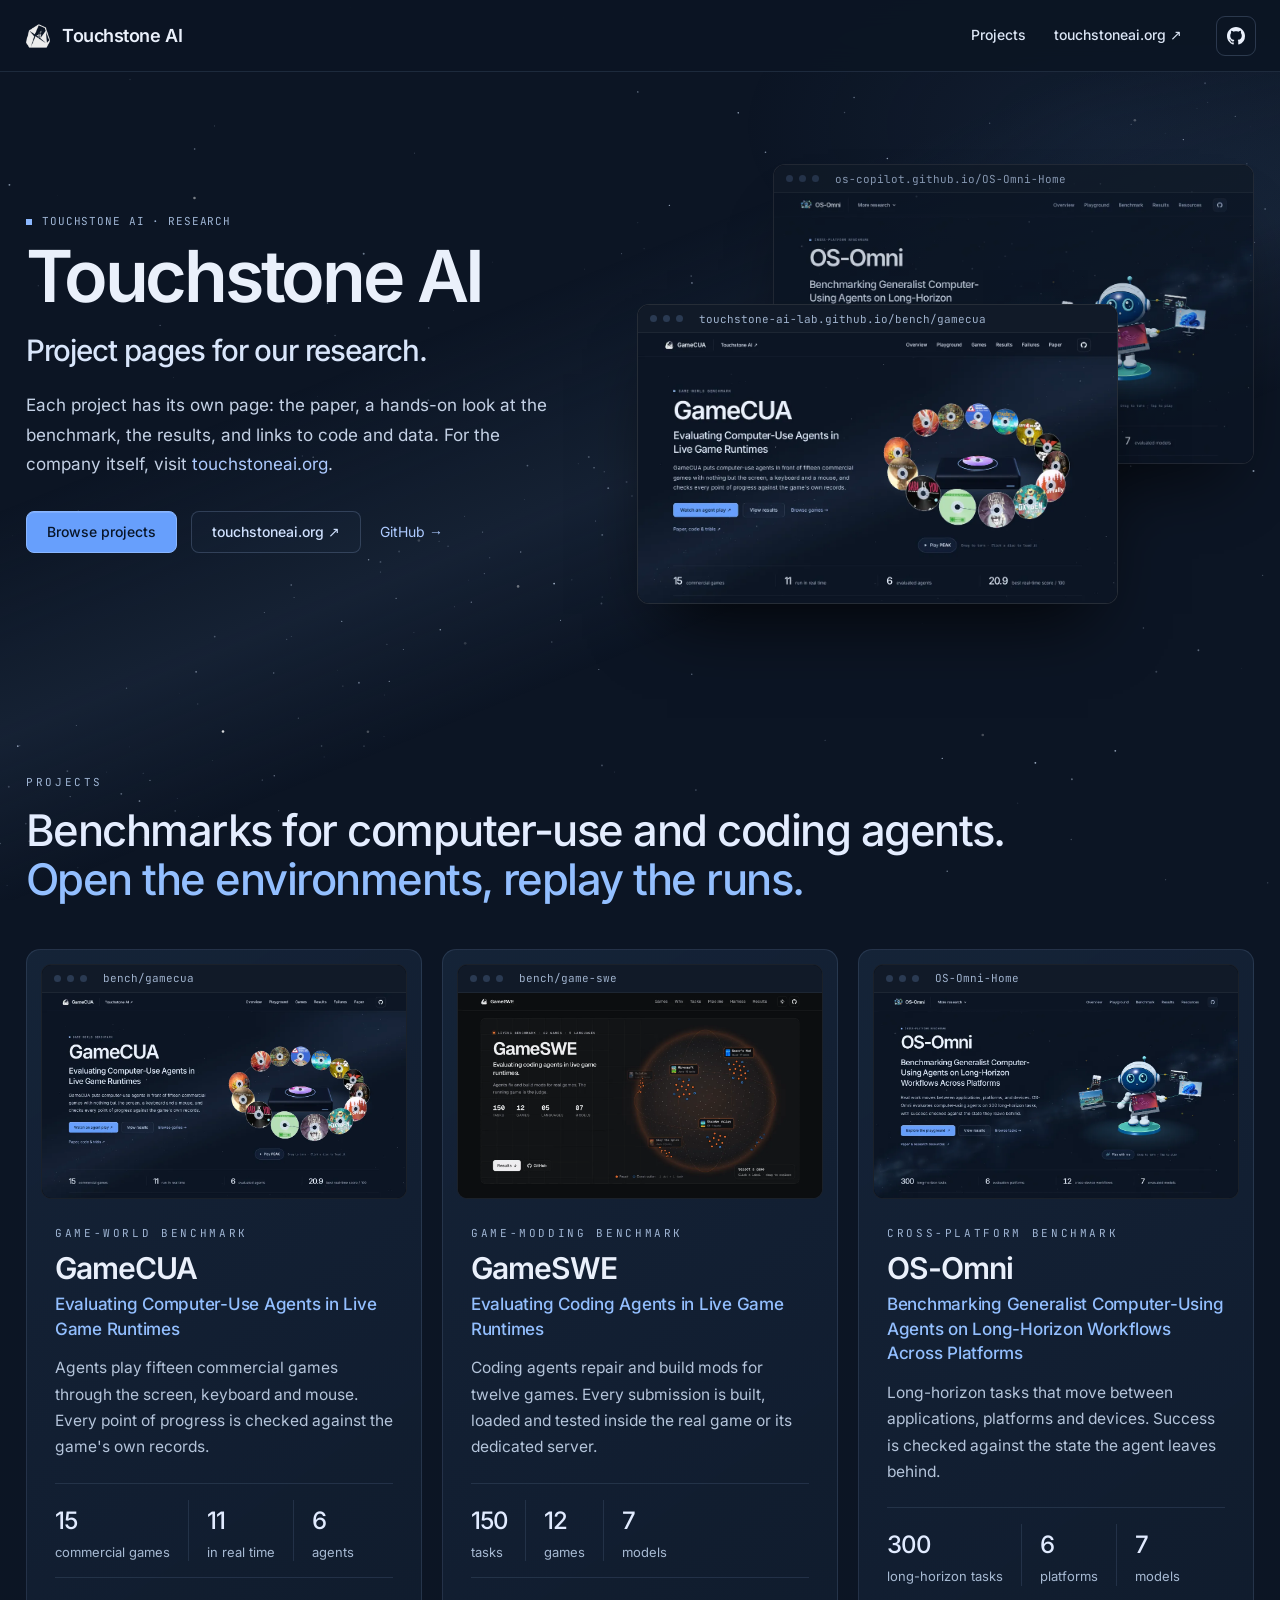
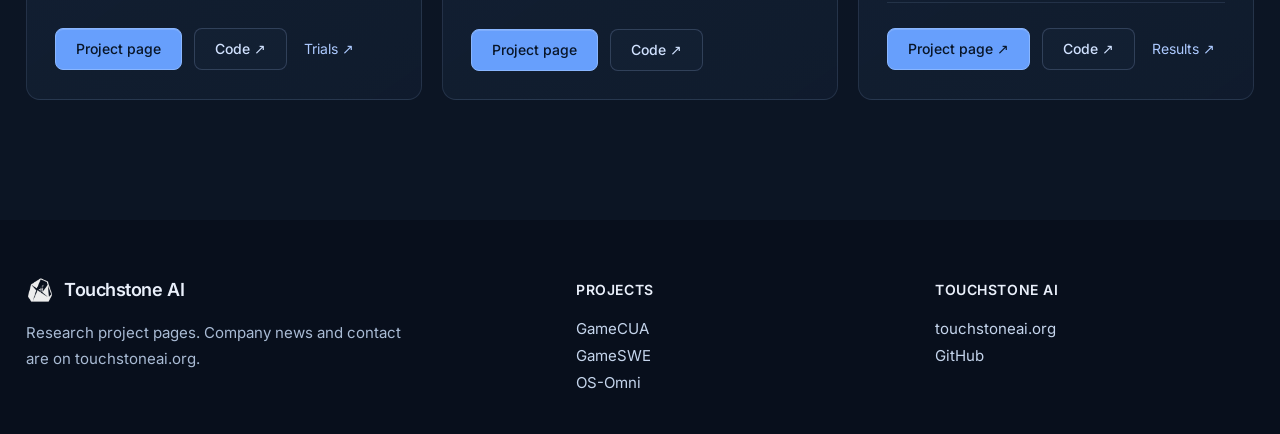
==== commit da830c6f: "Serve GameCUA at /bench/gamecua/; 404 page redirects the old /bench-gamecua/ paths Co-Authored-By: C" ====
--- a/index.html
+++ b/index.html
@@ -25,9 +25,6 @@
       <a class="icon-btn" href="https://github.com/Touchstone-AI-Lab" aria-label="GitHub">
         <svg viewBox="0 0 16 16" width="18" height="18" fill="currentColor"><path d="M8 0C3.58 0 0 3.58 0 8c0 3.54 2.29 6.53 5.47 7.59.4.07.55-.17.55-.38 0-.19-.01-.82-.01-1.49-2.01.37-2.53-.49-2.69-.94-.09-.23-.48-.94-.82-1.13-.28-.15-.68-.52-.01-.53.63-.01 1.08.58 1.23.82.72 1.21 1.87.87 2.33.66.07-.52.28-.87.51-1.07-1.78-.2-3.64-.89-3.64-3.95 0-.87.31-1.59.82-2.15-.08-.2-.36-1.02.08-2.12 0 0 .67-.21 2.2.82.64-.18 1.32-.27 2-.27.68 0 1.36.09 2 .27 1.53-1.04 2.2-.82 2.2-.82.44 1.1.16 1.92.08 2.12.51.56.82 1.27.82 2.15 0 3.07-1.87 3.75-3.65 3.95.29.25.54.73.54 1.48 0 1.07-.01 1.93-.01 2.2 0 .21.15.46.55.38A8.013 8.013 0 0016 8c0-4.42-3.58-8-8-8z"/></svg>
       </a>
-      <a class="icon-btn" href="https://discord.gg/fADJQaMTRb" aria-label="Discord">
-        <svg viewBox="0 0 24 24" width="18" height="18" fill="currentColor" aria-hidden="true"><path d="M20.317 4.37a19.79 19.79 0 0 0-4.885-1.515.074.074 0 0 0-.079.037c-.21.375-.444.865-.608 1.25a18.27 18.27 0 0 0-5.487 0 12.64 12.64 0 0 0-.617-1.25.077.077 0 0 0-.079-.037A19.74 19.74 0 0 0 3.677 4.37a.07.07 0 0 0-.032.027C.533 9.046-.32 13.58.099 18.058a.082.082 0 0 0 .031.056 19.9 19.9 0 0 0 5.993 3.03.078.078 0 0 0 .084-.028c.462-.63.874-1.295 1.226-1.994a.076.076 0 0 0-.041-.106 13.1 13.1 0 0 1-1.872-.892.077.077 0 0 1-.008-.128c.126-.094.252-.192.372-.291a.074.074 0 0 1 .078-.01c3.928 1.793 8.18 1.793 12.062 0a.074.074 0 0 1 .078.009c.12.1.246.198.373.292a.077.077 0 0 1-.006.127 12.3 12.3 0 0 1-1.873.892.077.077 0 0 0-.041.107c.36.698.772 1.362 1.225 1.993a.076.076 0 0 0 .084.028 19.84 19.84 0 0 0 6.002-3.03.077.077 0 0 0 .032-.054c.5-5.177-.838-9.674-3.549-13.66a.061.061 0 0 0-.031-.03zM8.02 15.33c-1.183 0-2.157-1.085-2.157-2.419 0-1.333.956-2.419 2.157-2.419 1.21 0 2.176 1.096 2.157 2.42 0 1.333-.956 2.418-2.157 2.418zm7.975 0c-1.183 0-2.157-1.085-2.157-2.419 0-1.333.955-2.419 2.157-2.419 1.21 0 2.176 1.096 2.157 2.42 0 1.333-.946 2.418-2.157 2.418z"/></svg>
-      </a>
     </div>
   </header>
 
@@ -50,8 +47,8 @@
             <span class="bar"><i></i><i></i><i></i><b>os-copilot.github.io/OS-Omni-Home</b></span>
             <img src="assets/shots/osomni.webp" alt="" />
           </a>
-          <a class="screen front" href="bench-gamecua/" tabindex="-1">
-            <span class="bar"><i></i><i></i><i></i><b>touchstone-ai-lab.github.io/bench-gamecua</b></span>
+          <a class="screen front" href="bench/gamecua/" tabindex="-1">
+            <span class="bar"><i></i><i></i><i></i><b>touchstone-ai-lab.github.io/bench/gamecua</b></span>
             <img src="assets/shots/gamecua.webp" alt="" />
           </a>
         </div>
@@ -66,13 +63,13 @@
         </div>
         <div class="projects">
           <article class="card project">
-            <a class="shot" href="bench-gamecua/">
-              <span class="bar"><i></i><i></i><i></i><b>bench-gamecua</b></span>
+            <a class="shot" href="bench/gamecua/">
+              <span class="bar"><i></i><i></i><i></i><b>bench/gamecua</b></span>
               <img src="assets/shots/gamecua.webp" alt="GameCUA project page" loading="lazy" />
             </a>
             <div class="body">
               <p class="eyebrow">Game-world benchmark</p>
-              <h3><a href="bench-gamecua/">GameCUA</a></h3>
+              <h3><a href="bench/gamecua/">GameCUA</a></h3>
               <p class="full">Evaluating Computer-Use Agents in Live Game Runtimes</p>
               <p>Agents play fifteen commercial games through the screen, keyboard and mouse. Every point of progress is checked against the game's own records.</p>
               <dl class="mini">
@@ -81,7 +78,7 @@
                 <div><dt>6</dt><dd>agents</dd></div>
               </dl>
               <div class="links">
-                <a class="btn primary" href="bench-gamecua/">Project page</a>
+                <a class="btn primary" href="bench/gamecua/">Project page</a>
                 <a class="btn" href="https://github.com/Touchstone-AI-Lab/GameCUA">Code ↗</a>
                 <a class="text-link" href="https://huggingface.co/datasets/Zhuhan/GameCUA">Trials ↗</a>
               </div>
@@ -142,8 +139,8 @@
           <a class="brand" href="#top"><img src="assets/touchstone.png" alt="" />Touchstone AI</a>
           <p>Research project pages. Company news and contact are on touchstoneai.org.</p>
         </div>
-        <div><h4>Projects</h4><a href="bench-gamecua/">GameCUA</a><a href="bench/game-swe/">GameSWE</a><a href="https://os-copilot.github.io/OS-Omni-Home/">OS-Omni</a></div>
-        <div><h4>Touchstone AI</h4><a href="https://touchstoneai.org/">touchstoneai.org</a><a href="https://github.com/Touchstone-AI-Lab">GitHub</a><a href="https://discord.gg/fADJQaMTRb">Discord</a></div>
+        <div><h4>Projects</h4><a href="bench/gamecua/">GameCUA</a><a href="bench/game-swe/">GameSWE</a><a href="https://os-copilot.github.io/OS-Omni-Home/">OS-Omni</a></div>
+        <div><h4>Touchstone AI</h4><a href="https://touchstoneai.org/">touchstoneai.org</a><a href="https://github.com/Touchstone-AI-Lab">GitHub</a></div>
       </div>
     </div>
   </footer>
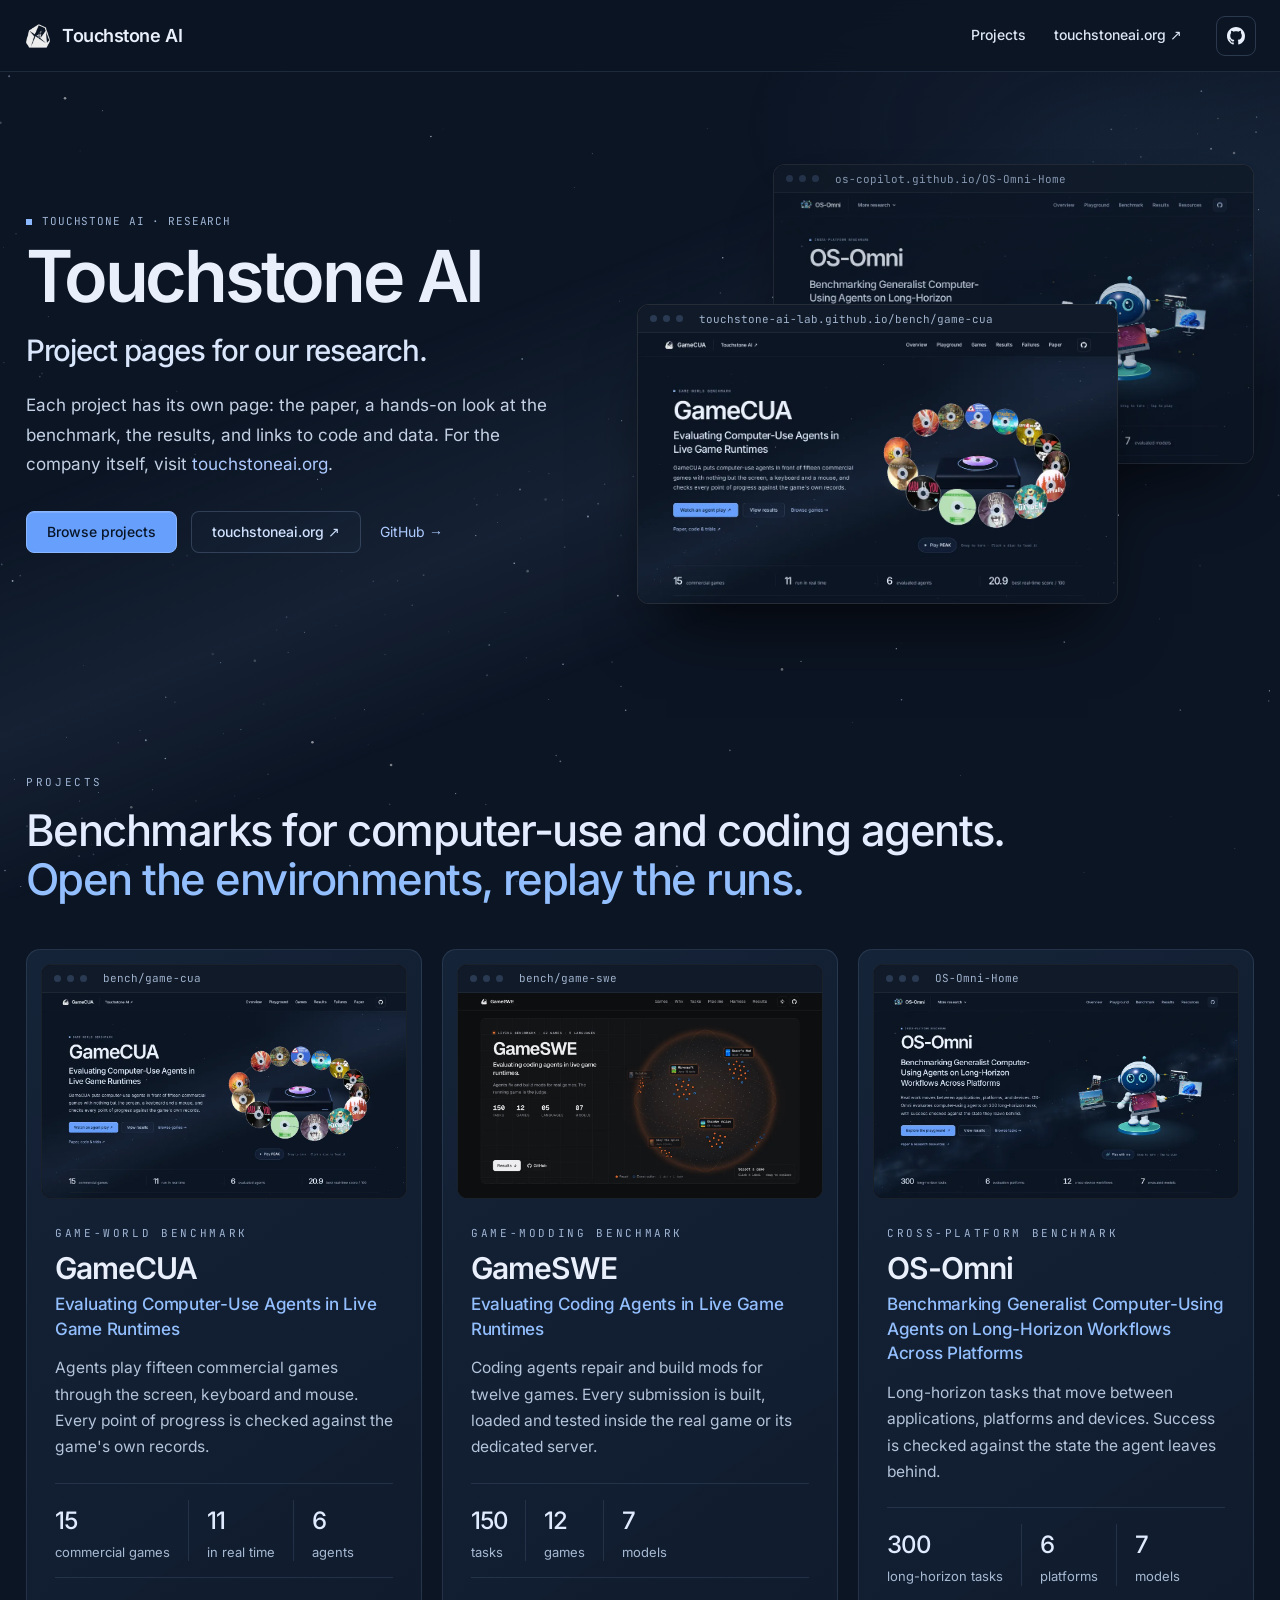
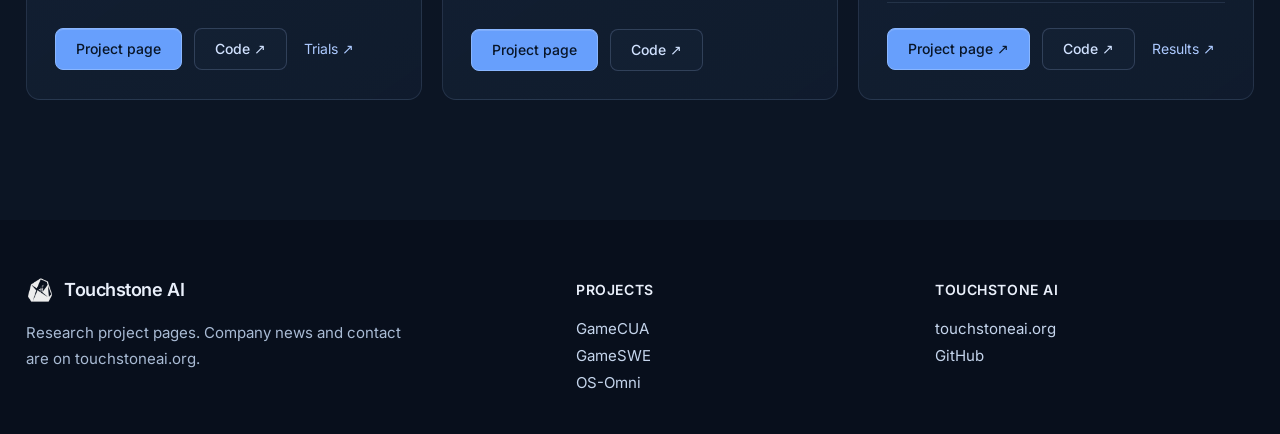
==== commit 670ba710: "Serve GameCUA at /bench/game-cua/, matching bench/game-swe; redirect older paths Co-Authored-By: Cla" ====
--- a/index.html
+++ b/index.html
@@ -47,8 +47,8 @@
             <span class="bar"><i></i><i></i><i></i><b>os-copilot.github.io/OS-Omni-Home</b></span>
             <img src="assets/shots/osomni.webp" alt="" />
           </a>
-          <a class="screen front" href="bench/gamecua/" tabindex="-1">
-            <span class="bar"><i></i><i></i><i></i><b>touchstone-ai-lab.github.io/bench/gamecua</b></span>
+          <a class="screen front" href="bench/game-cua/" tabindex="-1">
+            <span class="bar"><i></i><i></i><i></i><b>touchstone-ai-lab.github.io/bench/game-cua</b></span>
             <img src="assets/shots/gamecua.webp" alt="" />
           </a>
         </div>
@@ -63,13 +63,13 @@
         </div>
         <div class="projects">
           <article class="card project">
-            <a class="shot" href="bench/gamecua/">
-              <span class="bar"><i></i><i></i><i></i><b>bench/gamecua</b></span>
+            <a class="shot" href="bench/game-cua/">
+              <span class="bar"><i></i><i></i><i></i><b>bench/game-cua</b></span>
               <img src="assets/shots/gamecua.webp" alt="GameCUA project page" loading="lazy" />
             </a>
             <div class="body">
               <p class="eyebrow">Game-world benchmark</p>
-              <h3><a href="bench/gamecua/">GameCUA</a></h3>
+              <h3><a href="bench/game-cua/">GameCUA</a></h3>
               <p class="full">Evaluating Computer-Use Agents in Live Game Runtimes</p>
               <p>Agents play fifteen commercial games through the screen, keyboard and mouse. Every point of progress is checked against the game's own records.</p>
               <dl class="mini">
@@ -78,7 +78,7 @@
                 <div><dt>6</dt><dd>agents</dd></div>
               </dl>
               <div class="links">
-                <a class="btn primary" href="bench/gamecua/">Project page</a>
+                <a class="btn primary" href="bench/game-cua/">Project page</a>
                 <a class="btn" href="https://github.com/Touchstone-AI-Lab/GameCUA">Code ↗</a>
                 <a class="text-link" href="https://huggingface.co/datasets/Zhuhan/GameCUA">Trials ↗</a>
               </div>
@@ -139,7 +139,7 @@
           <a class="brand" href="#top"><img src="assets/touchstone.png" alt="" />Touchstone AI</a>
           <p>Research project pages. Company news and contact are on touchstoneai.org.</p>
         </div>
-        <div><h4>Projects</h4><a href="bench/gamecua/">GameCUA</a><a href="bench/game-swe/">GameSWE</a><a href="https://os-copilot.github.io/OS-Omni-Home/">OS-Omni</a></div>
+        <div><h4>Projects</h4><a href="bench/game-cua/">GameCUA</a><a href="bench/game-swe/">GameSWE</a><a href="https://os-copilot.github.io/OS-Omni-Home/">OS-Omni</a></div>
         <div><h4>Touchstone AI</h4><a href="https://touchstoneai.org/">touchstoneai.org</a><a href="https://github.com/Touchstone-AI-Lab">GitHub</a></div>
       </div>
     </div>
